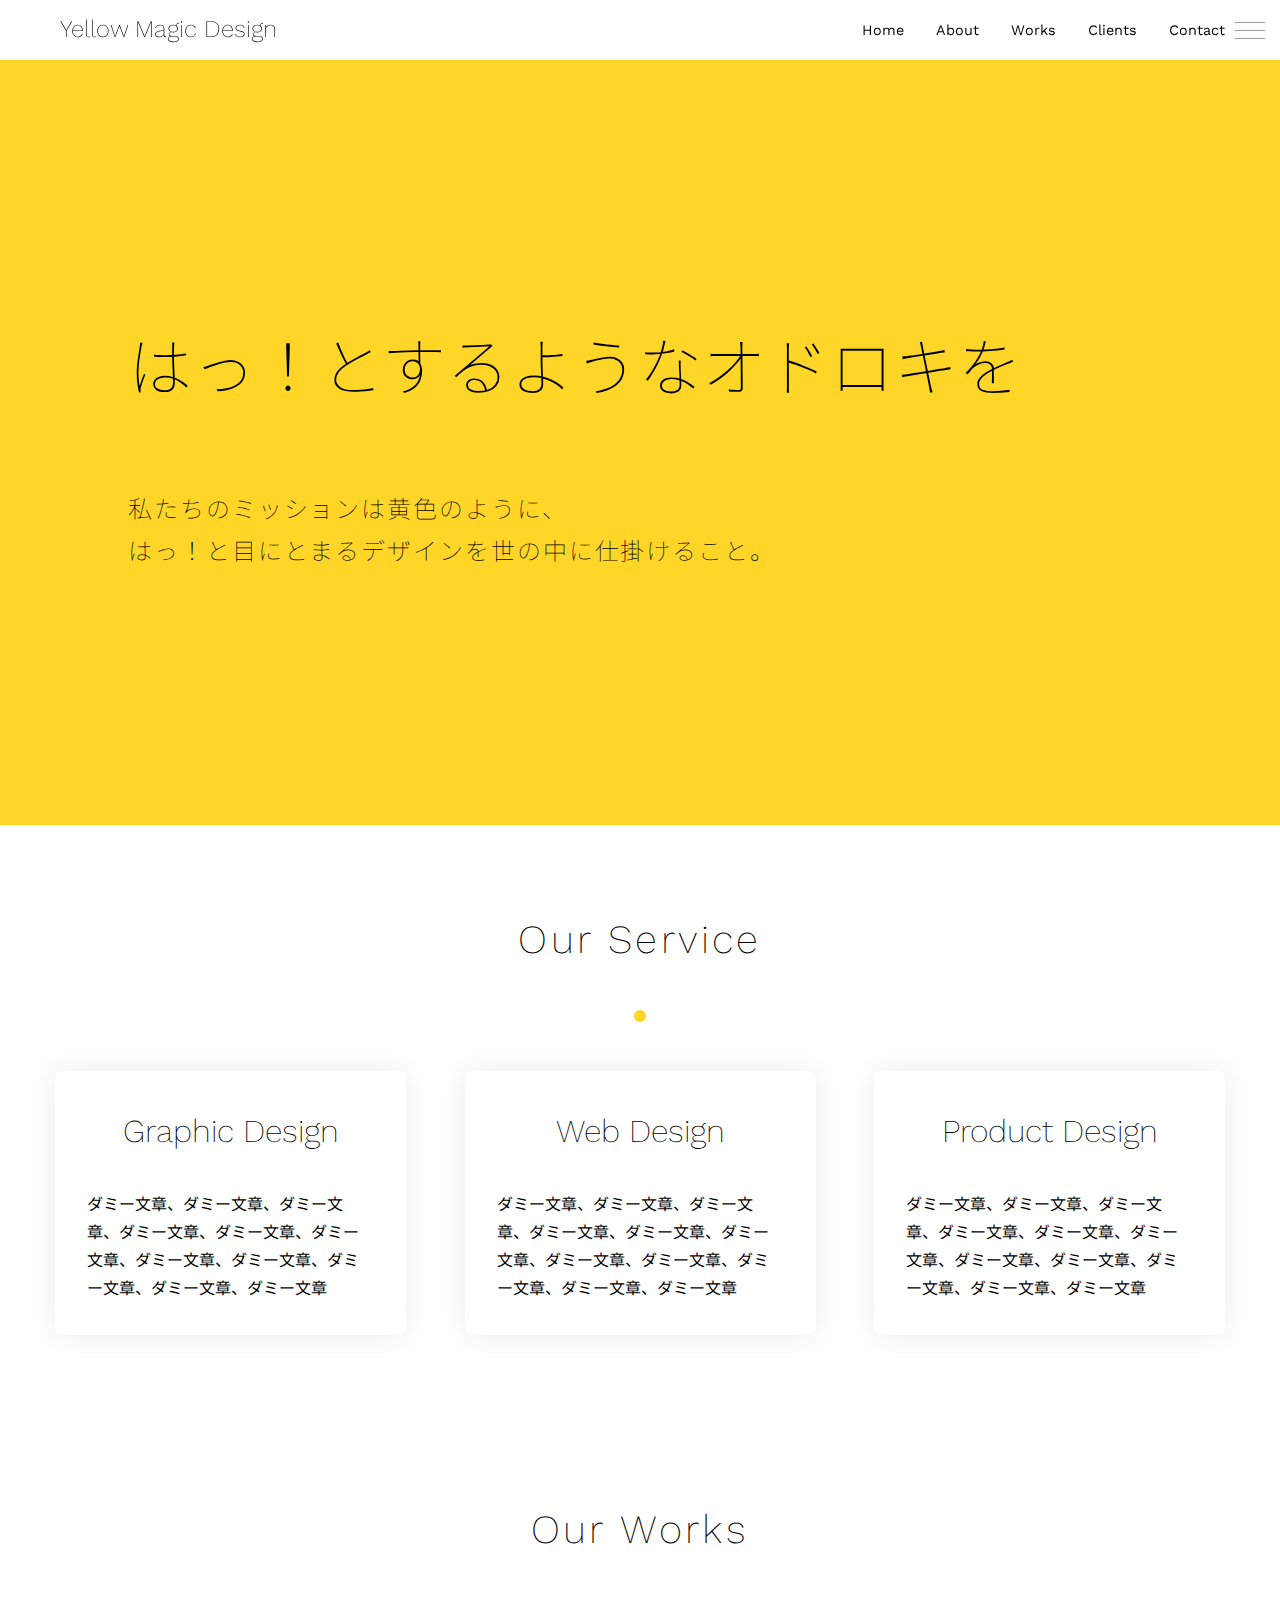
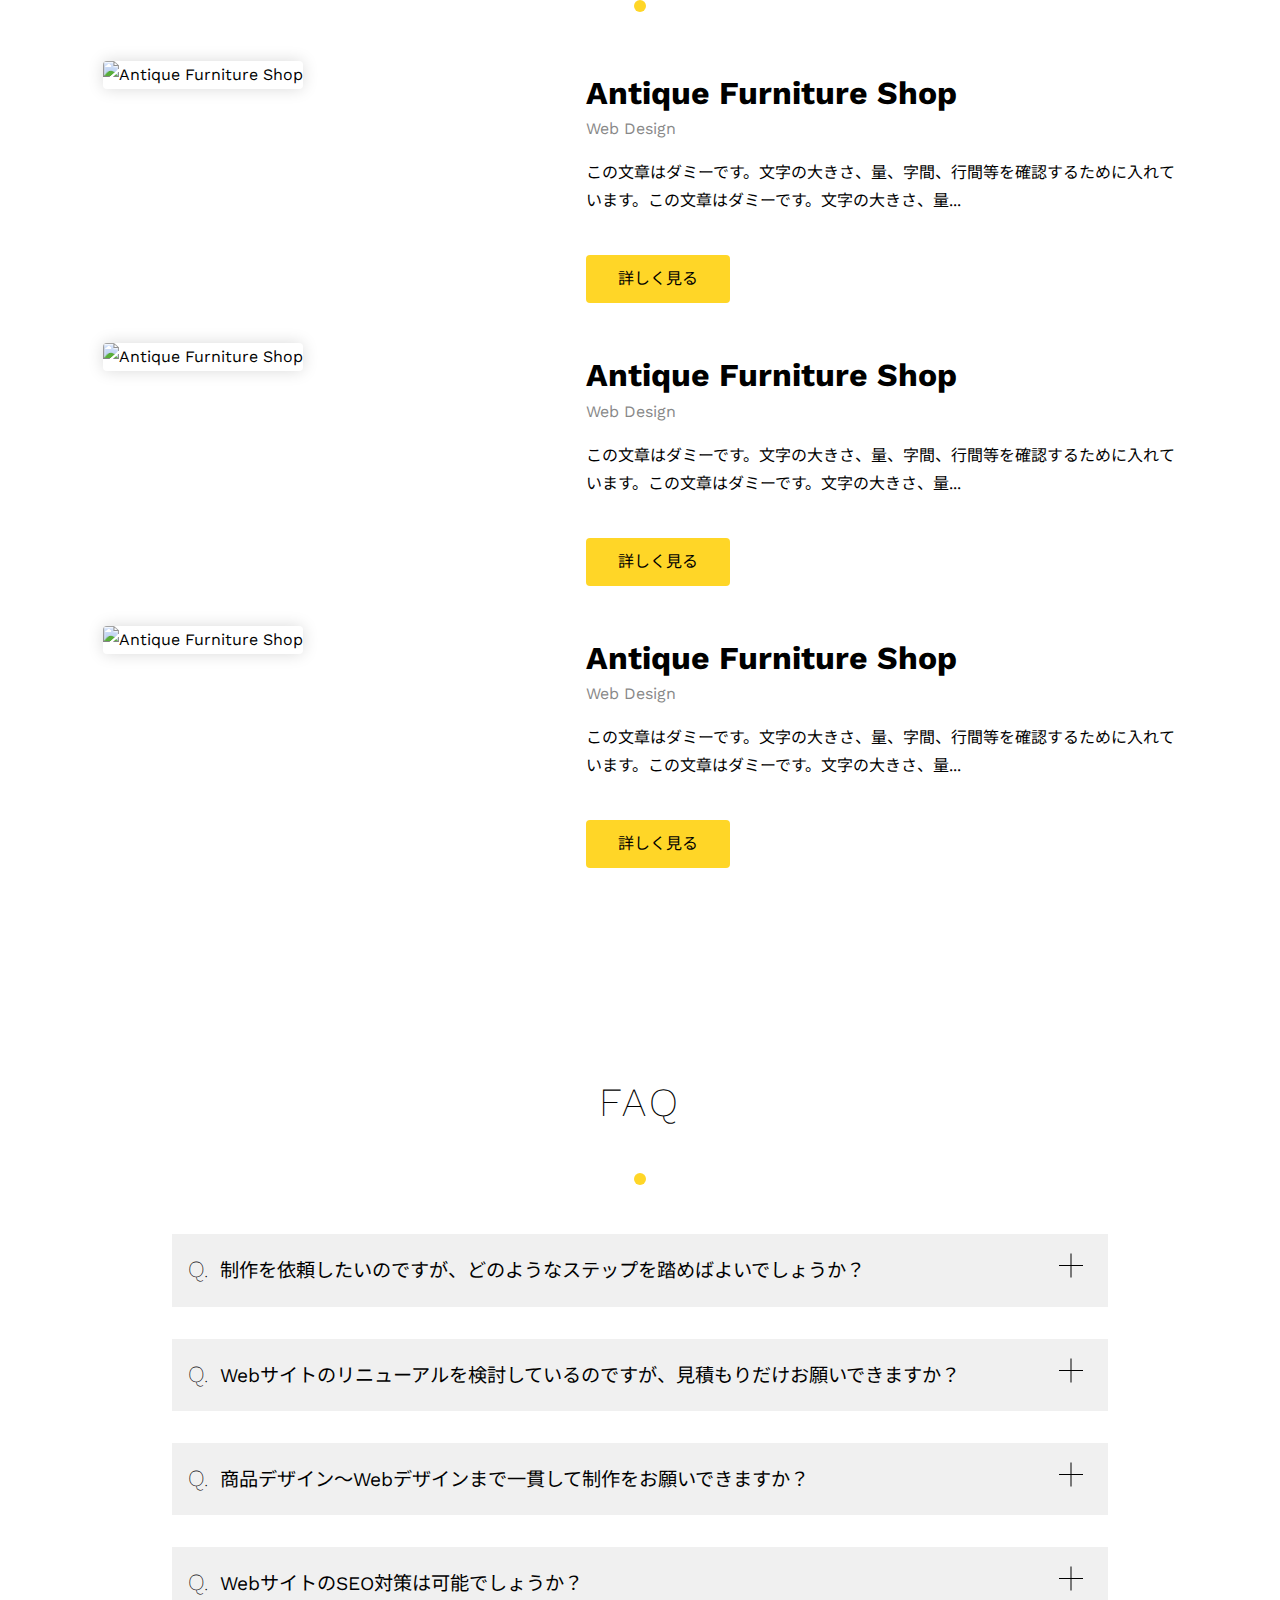
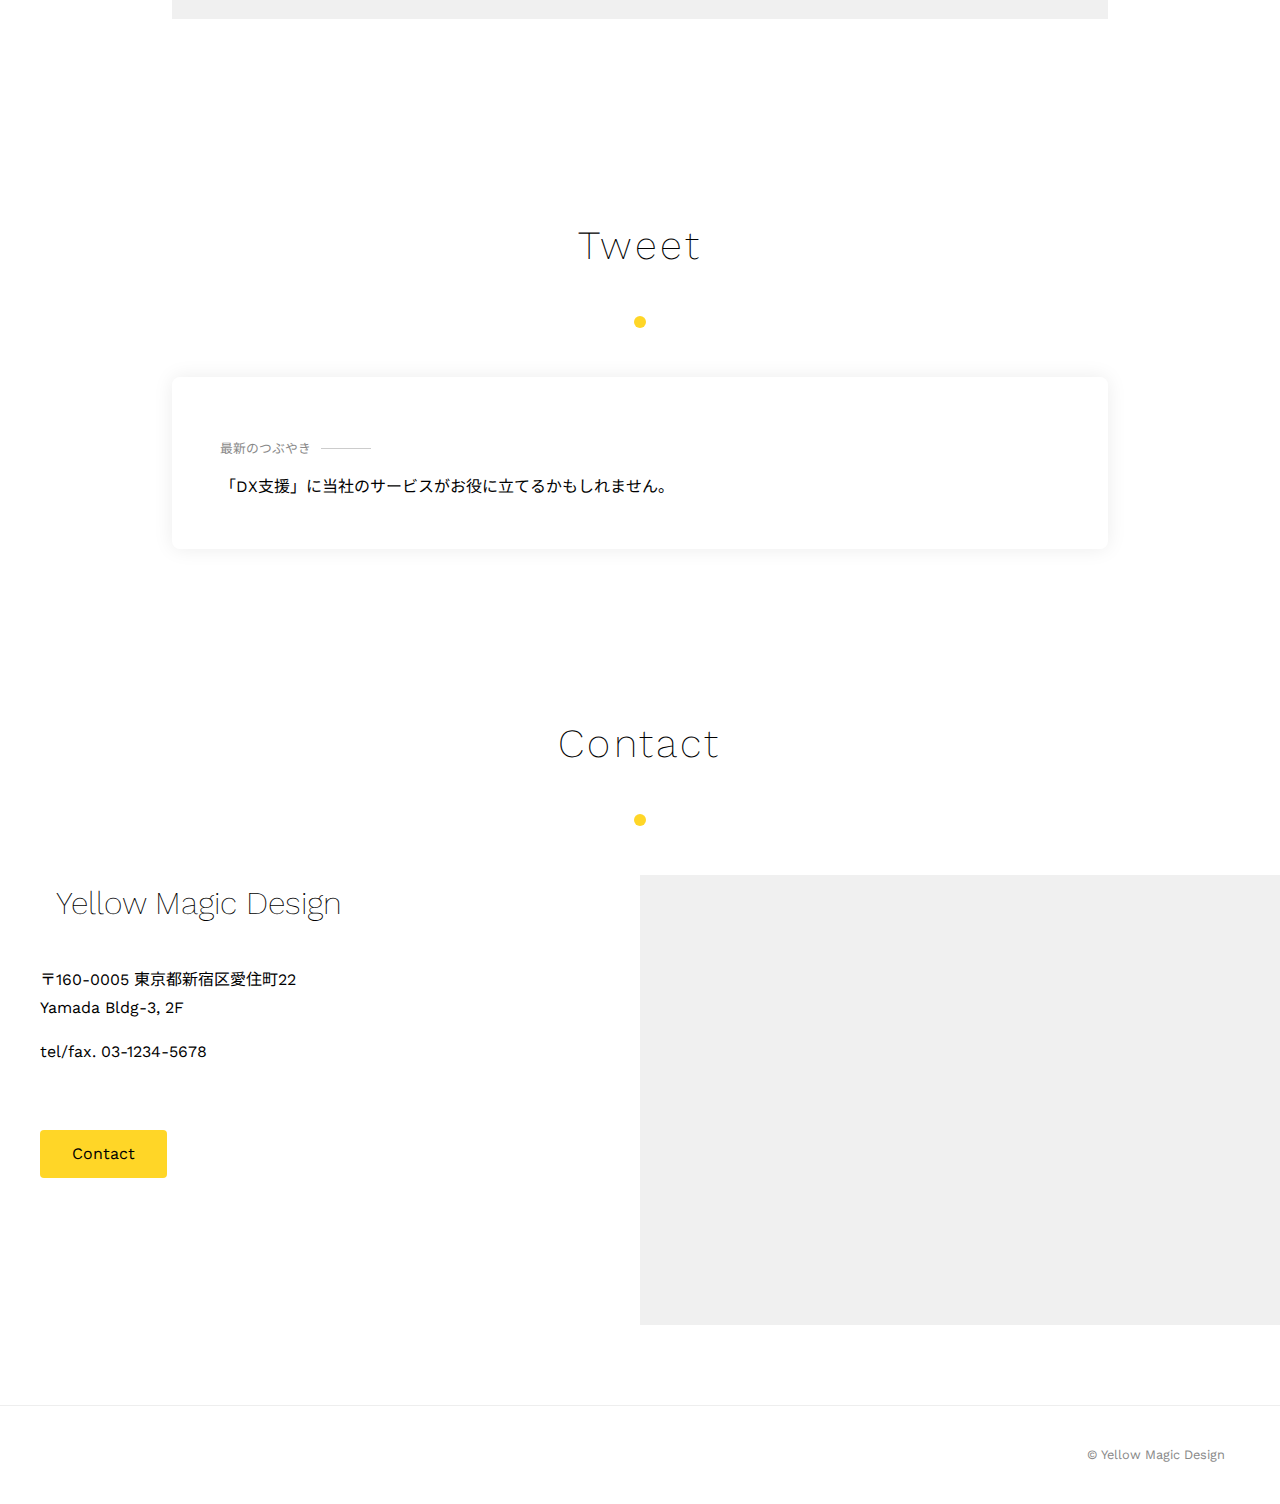
==== index.html @ 401cc13d "init" ====
<!DOCTYPE html>
<html lang="ja">

<head>
  <meta charset="UTF-8">
  <meta http-equiv="X-UA-Compatible" content="IE=edge">
  <meta name="viewport" content="width=device-width, initial-scale=1.0">
  <title>Yellow Magic Design</title>

  <!-- styles -->
  <link href="https://cdn.jsdelivr.net/npm/remixicon@2.5.0/fonts/remixicon.css" rel="stylesheet">
  <link rel="preconnect" href="https://fonts.googleapis.com">
  <link rel="preconnect" href="https://fonts.gstatic.com" crossorigin>
  <link href="https://fonts.googleapis.com/css2?family=Noto+Sans+JP:wght@100;300;400;700&family=Work+Sans:wght@100;200;400;700&display=swap" rel="stylesheet">
  
  <link rel="stylesheet" href="js/slick/slick.css">
  <link rel="stylesheet" href="js/slick/slick-theme.css">
  <link rel="stylesheet" href="style.css">

</head>

<body>
  <header class="site-header">
    <div class="container site-header-container">
      <p class="site-header-logo"><a href="#"><i class="ri-edit-circle-fill"></i>Yellow Magic Design</a></p>
      <button class="site-header-navbtn">
        <span></span>
      </button>
      <nav class="site-header-nav">
        <ul>
          <li><a href="#">Home</a></li>
          <li><a href="#">About</a></li>
          <li><a href="#">Works</a></li>
          <li><a href="#">Clients</a></li>
          <li><a href="#">Contact</a></li>
        </ul>
      </nav>
    </div>
  </header>

  <main>
    <div class="mv">
      <h1 class="mv-copy">はっ！とするような<br>オドロキを</h1>
      <p class="mv-subcopy">私たちのミッションは黄色のように、<br>はっ！と目にとまるデザインを世の中に仕掛けること。</p>
    </div>

    <section class="section service">
      <h2 class="section-head">Our Service</h2>
      <div class="container">

        <ul class="service-list">
          <li>
            <div class="service-card">
              <h3 class="service-card__head">Graphic Design</h3>
              <div class="service-card__fig">
                <i class="ri-image-edit-line service-icon"></i>
              </div>
              <p>ダミー文章、ダミー文章、ダミー文章、ダミー文章、ダミー文章、ダミー文章、ダミー文章、ダミー文章、ダミー文章、ダミー文章、ダミー文章</p>
            </div>
          </li>
          <li>
            <div class="service-card">
              <h3 class="service-card__head">Web Design</h3>
              <div class="service-card__fig">
                <i class="ri-window-line service-icon"></i>
              </div>
              <p>ダミー文章、ダミー文章、ダミー文章、ダミー文章、ダミー文章、ダミー文章、ダミー文章、ダミー文章、ダミー文章、ダミー文章、ダミー文章</p>
            </div>
          </li>
          <li>
            <div class="service-card">
              <h3 class="service-card__head">Product Design</h3>
              <div class="service-card__fig">
                <i class="ri-pencil-ruler-line service-icon"></i>
              </div>
              <p>ダミー文章、ダミー文章、ダミー文章、ダミー文章、ダミー文章、ダミー文章、ダミー文章、ダミー文章、ダミー文章、ダミー文章、ダミー文章</p>
            </div>
          </li>
        </ul>
      </div>
    </section>

    <section class="works section">
      <div class="container">
        <h2 class="section-head">Our Works</h2>
        <div class="works-container">
          <section class="works-panel">
            <div class="works-thumb">
              <img src="https://picsum.photos/id/311/900/600" alt="Antique Furniture Shop">
            </div>
            <div class="works-detail">
              <h3 class="works-title">Antique Furniture Shop</h3>
              <p class="works-cat">Web Design</p>
              <p class="works-desc">この文章はダミーです。文字の大きさ、量、字間、行間等を確認するために入れています。この文章はダミーです。文字の大きさ、量...</p>
              <p class="works-link">
                <a href="#" class="btn btn-primary">詳しく見る</a>
              </p>
            </div>
          </section>
          <section class="works-panel">
            <div class="works-thumb">
              <img src="https://picsum.photos/id/311/900/600" alt="Antique Furniture Shop">
            </div>
            <div class="works-detail">
              <h3 class="works-title">Antique Furniture Shop</h3>
              <p class="works-cat">Web Design</p>
              <p class="works-desc">この文章はダミーです。文字の大きさ、量、字間、行間等を確認するために入れています。この文章はダミーです。文字の大きさ、量...</p>
              <p class="works-link">
                <a href="#" class="btn btn-primary">詳しく見る</a>
              </p>
            </div>
          </section>
          <section class="works-panel">
            <div class="works-thumb">
              <img src="https://picsum.photos/id/311/900/600" alt="Antique Furniture Shop">
            </div>
            <div class="works-detail">
              <h3 class="works-title">Antique Furniture Shop</h3>
              <p class="works-cat">Web Design</p>
              <p class="works-desc">この文章はダミーです。文字の大きさ、量、字間、行間等を確認するために入れています。この文章はダミーです。文字の大きさ、量...</p>
              <p class="works-link">
                <a href="#" class="btn btn-primary">詳しく見る</a>
              </p>
            </div>
          </section>
        </div>
      </div>
    </section>

    <section class="faq section">
      <h2 class="section-head">FAQ</h2>
      <div class="container">
        <dl class="faq-list">
          <div class="faq-item">
            <dt>制作を依頼したいのですが、どのようなステップを踏めばよいでしょうか？
              <span class="faq-openclose"></span>
            </dt>
            <dd>
              この文章はダミーです。文字の大きさ、量、字間、行間等を確認するために入れています。この文章はダミーです。文字の大きさ、量、字間、行間等を確認するために入れています。この文章はダミーです。文字の大きさ、...
            </dd>
          </div>
          <div class="faq-item">
            <dt>Webサイトのリニューアルを検討しているのですが、見積もりだけお願いできますか？
              <span class="faq-openclose"></span>
            </dt>
            <dd>
              この文章はダミーです。文字の大きさ、量、字間、行間等を確認するために入れています。この文章はダミーです。文字の大きさ、量、字間、行間等を確認するために入れています。この文章はダミーです。文字の大きさ、...
            </dd>
          </div>
          <div class="faq-item">
            <dt>商品デザイン〜Webデザインまで一貫して制作をお願いできますか？
              <span class="faq-openclose"></span>
            </dt>
            <dd>
              この文章はダミーです。文字の大きさ、量、字間、行間等を確認するために入れています。この文章はダミーです。文字の大きさ、量、字間、行間等を確認するために入れています。この文章はダミーです。文字の大きさ、...
            </dd>
          </div>
          <div class="faq-item">
            <dt>WebサイトのSEO対策は可能でしょうか？
              <span class="faq-openclose"></span>
            </dt>
            <dd>
              この文章はダミーです。文字の大きさ、量、字間、行間等を確認するために入れています。この文章はダミーです。文字の大きさ、量、字間、行間等を確認するために入れています。この文章はダミーです。文字の大きさ、...
            </dd>
          </div>
        </dl>
      </div>
    </section>

    <section class="section tweet">
      <h2 class="section-head">Tweet</h2>
      <div class="container">
        <div class="tweet-container">
          <p class="tweet-head">最新のつぶやき</p>
          <div class="tweet-content-ls19"></div>
        </div>
      </div>
    </section>

    <section class="section contact">
      <h2 class="section-head">Contact</h2>
      <div class="container-full contact-container">
        <div class="contact-detail">
          <p class="contact-logo">
            <i class="ri-edit-circle-fill"></i>Yellow Magic Design
          </p>
          <p class="contact-addr">〒160-0005 東京都新宿区愛住町22 <br>
            Yamada Bldg-3, 2F
          </p>
          <p class="contact-tel">
            tel/fax. 03-1234-5678
          </p>
          <p class="contact-btn">
            <a href="#" class="btn btn-primary">Contact</a>
          </p>
        </div>
        <div class="contact-map">
          <iframe
            src="https://www.google.com/maps/embed?pb=!1m14!1m8!1m3!1d12961.591619667677!2d139.7204376!3d35.6918247!3m2!1i1024!2i768!4f13.1!3m3!1m2!1s0x0%3A0xb548b9250334152f!2z44Kk44Oz44K_44O844OX44Op44OzSVTjgrnjgq_jg7zjg6vmlrDlrr_moKE!5e0!3m2!1sen!2sjp!4v1660771553236!5m2!1sen!2sjp"
            width="600" height="450" style="border:0;" allowfullscreen="" loading="lazy"
            referrerpolicy="no-referrer-when-downgrade"></iframe>
        </div>
      </div>
    </section>

  </main>

  <footer class="site-footer">
    <div class="container site-footer-container">
      <div class="site-footer-sns">
        <a href="#" target="_blank"><i class="ri-twitter-fill"></i></a>
        <a href="#" target="_blank"><i class="ri-facebook-fill"></i></a>
        <a href="#" target="_blank"><i class="ri-instagram-line"></i></a>
      </div>
      <small class="site-footer-copyright">&copy; Yellow Magic Design</small>
    </div>
  </footer>

  <script src="js/jquery-3.6.0.min.js"></script>
  <script src="js/jQuery-inView.min.js"></script>
  <script src="js/slick/slick.min.js"></script>
  <script src="js/script.js"></script>

</body>

</html>
---- style.css ----
@charset 'utf-8';

:root {
  --main-color: #ffd627;
  --base-color: #fff;
  --text-gray: #888;
  --container-max: 1200px;
  --remix-icon: remixicon !important;
}

* {
  margin: 0;
  padding: 0;
  box-sizing: border-box;
}

/* Common */
a {
  transition: all .3s;
}

a:hover {
  opacity: .75;
}

img {
  max-width: 100%;
  vertical-align: bottom;
}

body {
  font-family: 'Work Sans', 'Noto Sans JP', 'Hiragino Kaku Gothic', Meiryo, sans-serif;
  font-weight: normal;
  line-height: 1.75;
  padding-top: 60px;
}

.container {
  max-width: 1200px;
  margin-left: auto;
  margin-right: auto;
  padding-left: 15px;
  padding-right: 15px;
}

@media screen and (min-width: 1200px) {

  .container-full {
    margin-left: calc((100vw - var(--container-max)) / 2);
    margin-right: calc((100vw - var(--container-max)) / 2);
  }
}

.btn {
  display: inline-block;
  line-height: 1;
  border-radius: 4px;
  padding: 1em 2em;
  text-decoration: none;
  text-align: center;
}

.btn-primary {
  background-color: var(--main-color);
  color: #000;
}

.hidden {
  display: none;
}

.section {
  padding: 5rem 0;
}

.section-head {
  text-align: center;
  margin-bottom: 6rem;
  font-size: 2.5rem;
  letter-spacing: .08em;
  font-weight: 200;
  position: relative;
}

.section-head::after {
  content: '';
  position: absolute;
  width: 12px;
  height: 12px;
  background-color: var(--main-color);
  border-radius: 50%;
  left: 50%;
  top: 150%;
  margin-left: -6px;
}

/* Header */
.site-header {
  background-color: var(--base-color);
  height: 60px;
  position: fixed;
  left: 0;
  top: 0;
  width: 100%;
  z-index: 1000;
  background-color: rgba(255 255 255 / .9);
}

.site-header-container {
  height: 100%;
  display: flex;
  align-items: center;
  justify-content: space-between;
}

.site-header-logo {
  font-size: 1.1rem;
  font-weight: 200;
}

.site-header-logo a {
  text-decoration: none;
  color: #000;
}

.site-header-logo i {
  color: var(--main-color);
  vertical-align: middle;
  margin-right: .2em;
}

.site-header-nav ul {
  display: flex;
  list-style: none;
}

.site-header-nav ul li:not(:last-child) {
  margin-right: 2em;
}

.site-header-nav ul li a {
  text-decoration: none;
  font-size: .9rem;
  color: #000;
  position: relative;
}

.site-header-nav ul li a:hover::after {
  content: '';
  position: absolute;
  left: 0;
  bottom: -5px;
  height: 1px;
  background-color: #000;
  width: 100%;
}

@media screen and (min-width: 768px) {
  .site-header-logo {
    font-size: 1.5rem;
  }
}

/* Footer */
.site-footer {
  padding: 2rem;
  border-top: 1px solid #eee;
}

.site-footer-container {
  display: flex;
  justify-content: space-between;
  align-items: center;
}

.site-footer-sns a {
  margin-right: 1rem;
  font-size: 1.2rem;
  color: var(--text-gray);
  text-decoration: none;
}

.site-footer-copyright {
  font-size: .8rem;
  color: var(--text-gray);
}

/* MV */
.mv {
  background: var(--main-color) url(https://picsum.photos/id/855/1600/900) no-repeat right bottom;
  background-size: cover;
  height: 85vh;
  display: flex;
  justify-content: center;
  flex-direction: column;
  padding: 5%;
}

.mv-copy {
  font-weight: 100;
  font-size: calc(1.75vw + 1.5rem);
  margin-bottom: 1em;
}

.mv-copy br {
  display: block;
}

@media screen and (min-width: 768px) {
  .mv {
    padding: 10%;
  }

  .mv-copy {
    font-size: 4rem;
  }

  .mv-copy br {
    display: none;
  }

  .mv-subcopy {
    font-size: 1.5rem;
    font-weight: 100;
    letter-spacing: .08em;
  }
}


/* News */
.quick-news {
  margin-bottom: 1rem;
}

.quick-news-content {
  background-color: #f5f5f5;
  margin-bottom: 1rem;
  padding: 1.2rem 0;
  text-align: center;
  font-size: .8rem;
}

.quick-news-control {
  margin-top: .5rem;
  text-align: center;
  font-size: .6rem;
}

.quick-news-btn {
  background: none;
  border: none;
  padding: 0;
  cursor: pointer;
  color: var(--text-gray);
}

/* Service */
.service-list {
  display: flex;
  flex-direction: column;
  list-style: none;
}

.service-list li:not(:last-child) {
  margin-bottom: 40px;
}

.service-card {
  box-shadow: 0 0 30px 0 rgba(0 0 0 / .08);
  border-radius: 8px;
  padding: 2rem;
}

.service-card__head {
  text-align: center;
  margin-bottom: 2rem;
  font-size: 2rem;
  font-weight: 200;
}

.service-card__fig {
  text-align: center;
  font-size: 6rem;
  color: var(--main-color);
}

@media screen and (min-width: 768px) {
  .service-list {
    flex-direction: row;
    justify-content: space-between;
  }

  .service-list li {
    flex: 30% 1 1;
    max-width: 30%;
    margin-bottom: 0 !important;
  }

}

/* Works */
.works-panel {
  padding: 0 2rem;
  display: flex !important;
  /*slickがblockを強制するので、阻止する*/
  justify-content: space-between;
  flex-direction: column;
}

.works-thumb {
  margin-bottom: 32px;
}

.works-thumb img {
  box-shadow: 0 0 16px rgba(0 0 0 / .15);
  border-radius: 4px;
}
.works-detail {
  padding-bottom: 40px;
}

.works-title {
  line-height: 1;
  font-size: 2rem;
  margin-bottom: .2em;
  margin-top: .5em;
}

.works-cat {
  margin-bottom: 1em;
  color: var(--text-gray);
}

.works-link {
  margin-top: 2.5rem;
}

@media screen and (min-width: 768px) {
  .works-panel {
    flex-direction: row;
    padding: 0 3rem;
  }
  .works-thumb {
    flex: 40%;
    max-width: 40%;
    margin-bottom: 0;
  }

  .works-detail {
    flex: 55%;
    max-width: 55%;
  }
}

/* works: slickオーバーライドスタイル */
.slick-prev,
.slick-next {
  background: white;
  width: 40px;
  height: 40px;
  box-shadow: 0 0 12px 0 rgb(0 0 0 / 10%);
  border-radius: 50%;
  /* z-index: 1; */
}

.slick-prev {
  left: -10px;
}

.slick-next {
  right: -10px;
}

.slick-prev::before,
.slick-next::before {
  font-family: var(--remix-icon);
  color: var(--main-color);
  font-size: 30px;
}

.slick-prev::before {
  content: "\EA64";
}

.slick-next::before {
  content: "\EA6E";
}

@media screen and (min-width: 768px) {
  .slick-prev {
    left: 0;
  }
  
  .slick-next {
    right: 0;
  }
}

/* FAQ */
.faq-list {
  margin: 0 auto;
}

.faq-item {
  margin-bottom: 2rem;
}

.faq-list dt {
  background-color: #f0f0f0;
  padding: 1rem;
  padding-right: 60px;
  position: relative;
}

.faq-list dt::before {
  content: 'Q.';
  margin-right: .5em;
  font-size: 1.2em;
  font-weight: 200;
}

.faq-list dd {
  padding: 1rem;
  display: none;
}

.faq-openclose {
  position: absolute;
  right: 1.4rem;
  top: 50%;
  margin-top: -20px;
  width: 30px;
  height: 30px;
  cursor: pointer;
}

.faq-openclose::before,
.faq-openclose::after {
  content: '';
  position: absolute;
  top: 50%;
  left: 3px;
  width: 24px;
  height: 1px;
  background-color: black;
}

.faq-openclose::after {
  transform: rotate(90deg);
  transition: .4s;
}

.faq-openclose.is-open::after {
  transform: rotate(0deg);
}

@media screen and (min-width: 768px) {
  .faq-list {
    width: 80%;
  }
  .faq-list dt {
    font-size: 1.2rem;
    padding-right: 80px;
  }
}

/* Tweet */
.tweet-container {
  margin-left: auto;
  margin-right: auto;
  padding: 1.2rem;
  border-radius: 8px;
  box-shadow: 0 0 20px rgba(0 0 0 / .08);
  overflow: hidden;
  position: relative;
}

.tweet-container::after {
  content: "\F23A";
  font-family: var(--remix-icon);
  line-height: 1;
  font-size: 100px;
  position: absolute;
  right: 0;
  bottom: -20px;
  color: rgba(0 0 0 / .07);
}

.tweet-head {
  margin-top: 1em;
  margin-bottom: 1em;
  font-size: .8rem;
  color: var(--text-gray);
}

.tweet-head::after {
  content: '';
  display: inline-block;
  margin-left: 10px;
  height: 1px;
  background-color: #ccc;
  width: 50px;
  vertical-align: middle;
  transform: translateY(-2px);
}

.tweet-content,
.tweet-content-ls16,
.tweet-content-ls19 {
  position: relative;
  z-index: 1;
}

.tweet-content-ls16,
.tweet-content-ls19 {
  display: none;
}

.tweet-display {
  margin-top: 1rem;
}

.tweet-display-btn {
  font-size: .8rem;
  border: none;
  background: none;
  padding: .2em 1em;
  border: 1px solid #eee;
  background-color: #f9f9f9;
  color: #888;
  border-radius: 10px;
  cursor: pointer;
}

@media screen and (min-width: 768px) {
  .tweet-container {
    width: 80%;
    padding: 3rem;
  }
}

/* Contact */
.contact-container {
  display: flex;
  flex-direction: column;
}

.contact-detail {
  margin-bottom: 2rem;
  padding-left: 1rem;
}

.contact-logo {
  font-size: 2rem;
  font-weight: 200;
  margin-bottom: 1em;
}

.contact-logo i {
  color: var(--main-color);
  vertical-align: middle;
  margin-right: .5em;
}

.contact-addr {
  margin-bottom: 1em;
}

.contact-btn {
  margin-top: 4rem;
}

.contact-tel {
  margin-bottom: 1em;
}

.contact-map {
  flex: 50%;
  background-color: #f0f0f0;
}

.contact-map iframe {
  width: 100%;
  vertical-align: bottom;
}

@media screen and (min-width: 768px) {
  .contact-container {
    flex-direction: row;
  }
  .contact-detail {
    flex: 45% 0 1;
    max-width: 45%;
    margin-right: 5%;
    margin-bottom: 0;
  }
}
@media screen and (min-width: 1200px) {
  .contact-detail {
    padding-left: 0;
  }
  .contact-map {
    margin-right: calc((100vw - var(--container-max)) / -2);
  }
}

.pagetop {
  width: 40px;
  height: 40px;
  position: fixed;
  z-index: 2000;
  right: 30px;
  bottom: 50px;
  background-color: var(--main-color);
  color: #fff;
  font-size: 1.5rem;
  text-align: center;
  line-height: 40px;
  cursor: pointer;
  opacity: .6;
}

.pagetop:hover {
  opacity: .9;
}


/* レッスンで追加
============================================= */

/* マウス追従 */
/* .mouse-follow {
  width: 60px;
  height: 60px;
  border-radius: 50%;
  position: fixed;
  background-color: rgba(255 214 39 / .5);
  top: 0;
  left: 0;
  z-index: 1000;
  margin-left: -30px;
  margin-top: -30px;
} */


/* ハンバーガーメニューのCSS */

/* ボタン */
.site-header-navbtn {
  /* display: none; */
  width: 40px;
  height: 40px;
  background: none;
  border: none;
  position: fixed;
  right: 10px;
  top: 10px;
  /* background-color: #eee; */
  z-index: 1;
}

.site-header-navbtn span,
.site-header-navbtn::before,
.site-header-navbtn::after {
  display: block;
  width: 30px;
  height: 1px;
  background-color: #999;
  position: absolute;
  top: 50%;
  left: 5px;
  transition: transform .4s;
}

.site-header-navbtn::before,
.site-header-navbtn::after {
  content: '';
}

.site-header-navbtn::before {
  transform: translateY(-8px);
  /* translate: 0 -8px; */
}

.site-header-navbtn::after {
  transform: translateY(8px);
}

body.is-nav-open .site-header-navbtn span {
  transform: scaleX(0);
}
body.is-nav-open .site-header-navbtn::before {
  transform: translateY(0) rotate(45deg) ;
  /* translate: 0 0;
  rotate: 45deg; */
}
body.is-nav-open .site-header-navbtn::after {
  transform: translateY(0) rotate(-45deg);
}

@media screen and (max-width: 767px) {
  /* ボタン */
  .site-header-navbtn {
    display: block;
  }

  /* ナビゲーション  */
  .site-header-nav {
    background-color: var(--base-color);
    position: fixed;
    width: 100%;
    height: 100%;
    left: 0;
    top: 0;
    transform: translateX(-100%);
    transition: transform .6s;
  }

  body.is-nav-open .site-header-nav {
    transform: translateX(0);
  }

  .site-header-nav ul {
    text-align: center;
    justify-content: center;
    flex-direction: column;
    height: 100%;
  }

  .site-header-nav ul li:not(:last-child) {
    margin-right: 0;
    margin-bottom: 1.5em;
  }

  .site-header-nav ul li a {
    font-size: 1.5rem;
  }
  
}
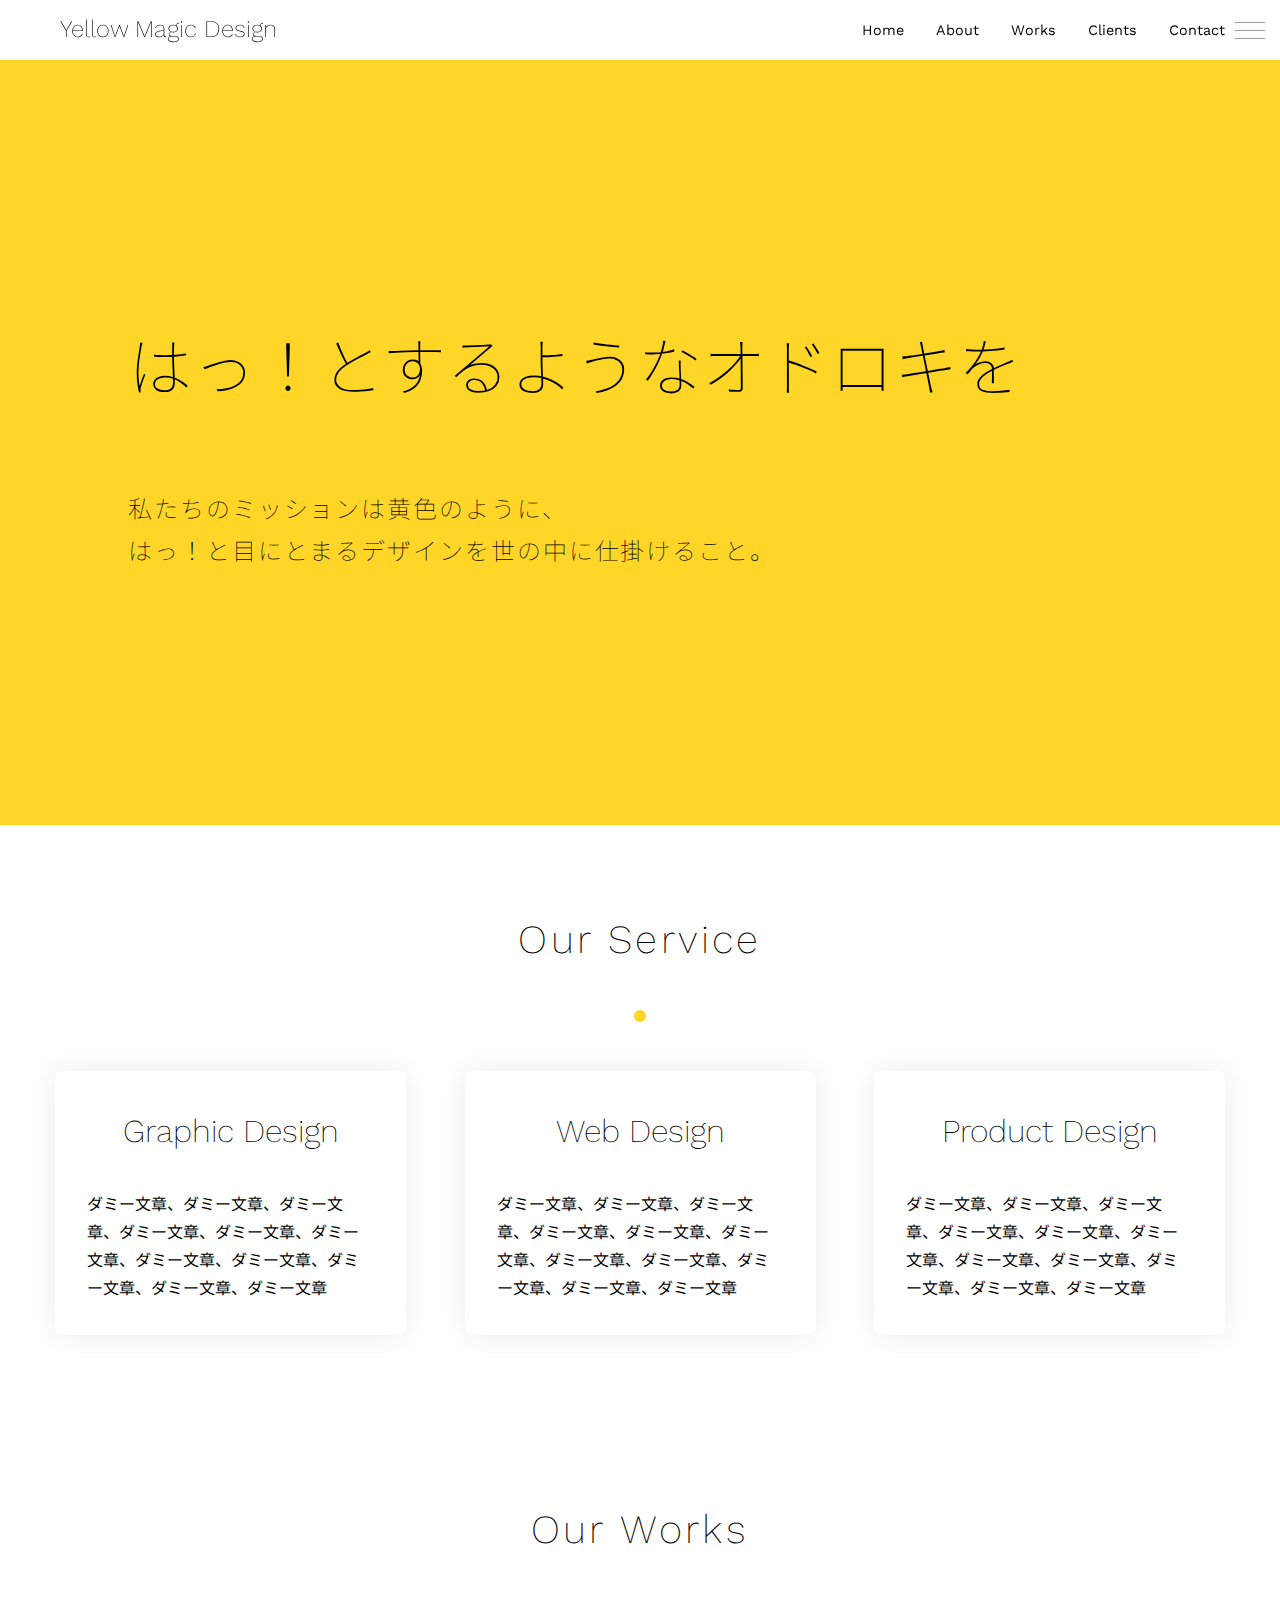
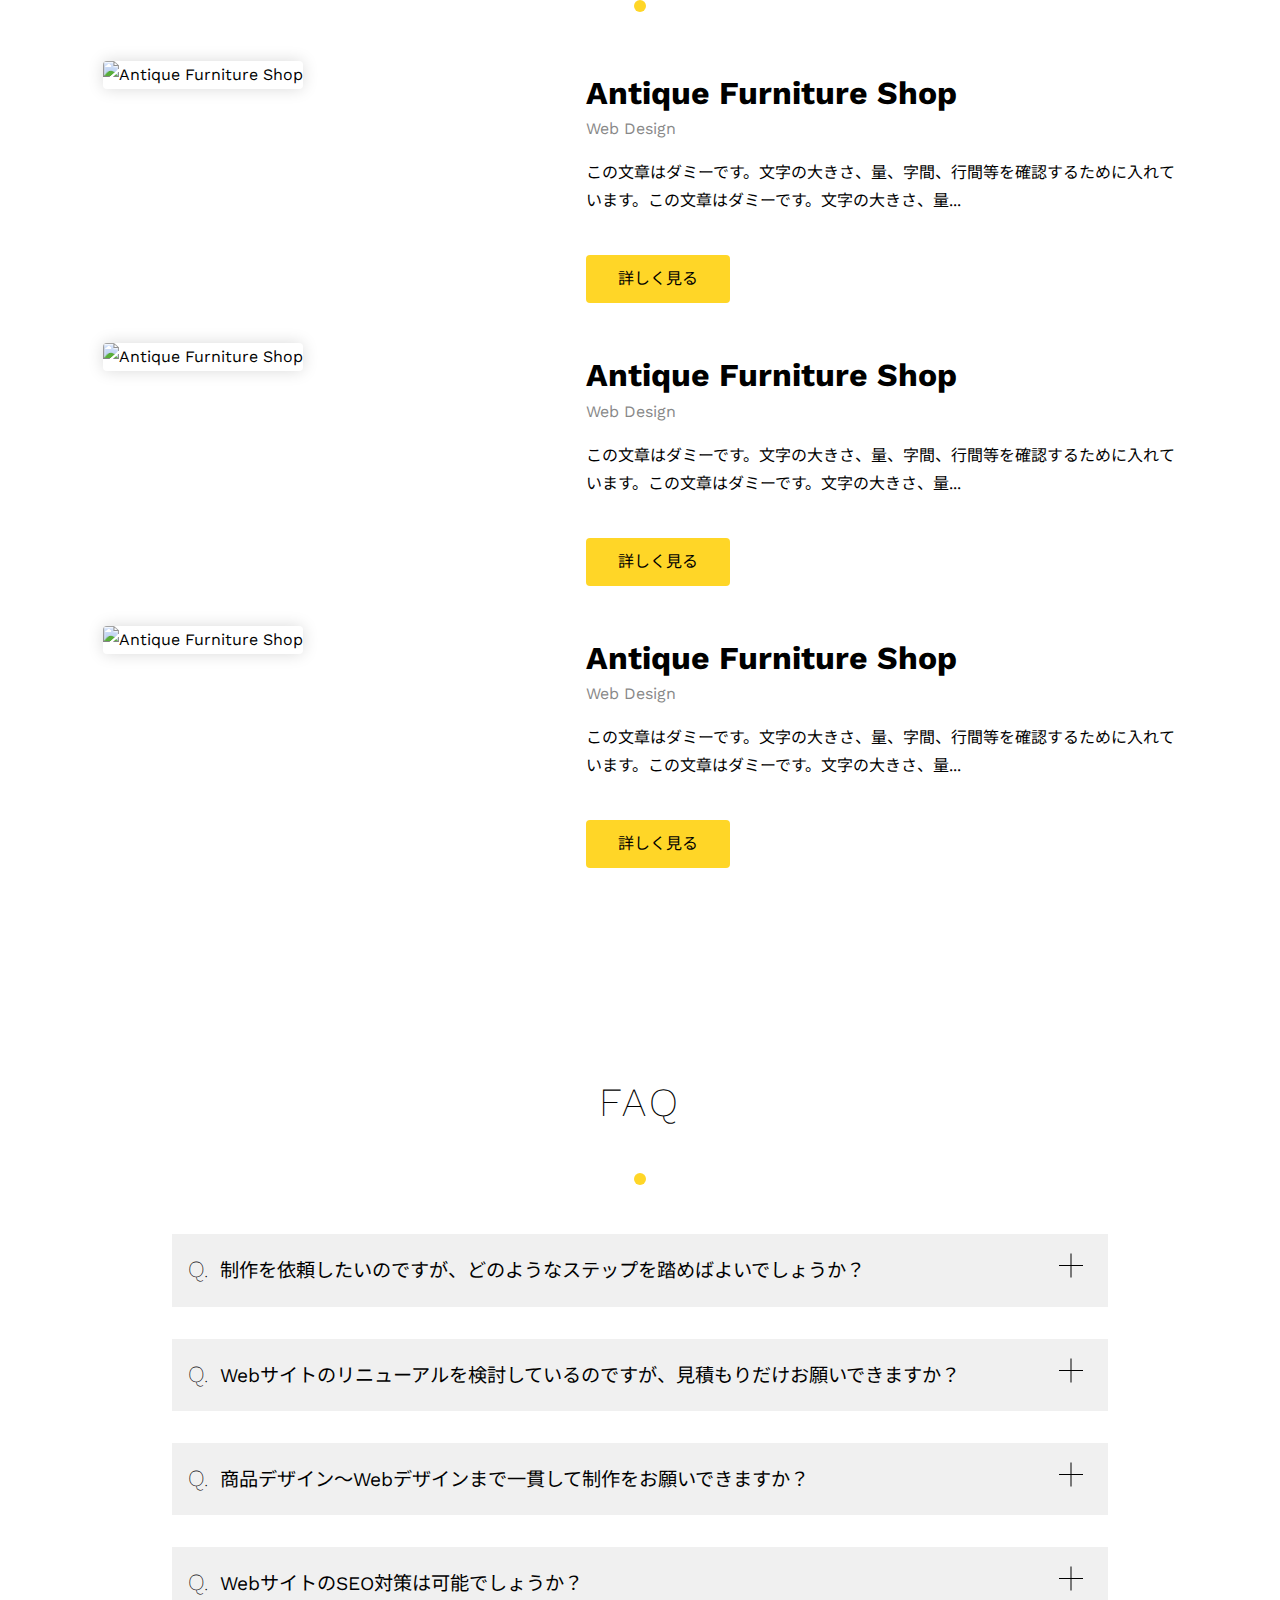
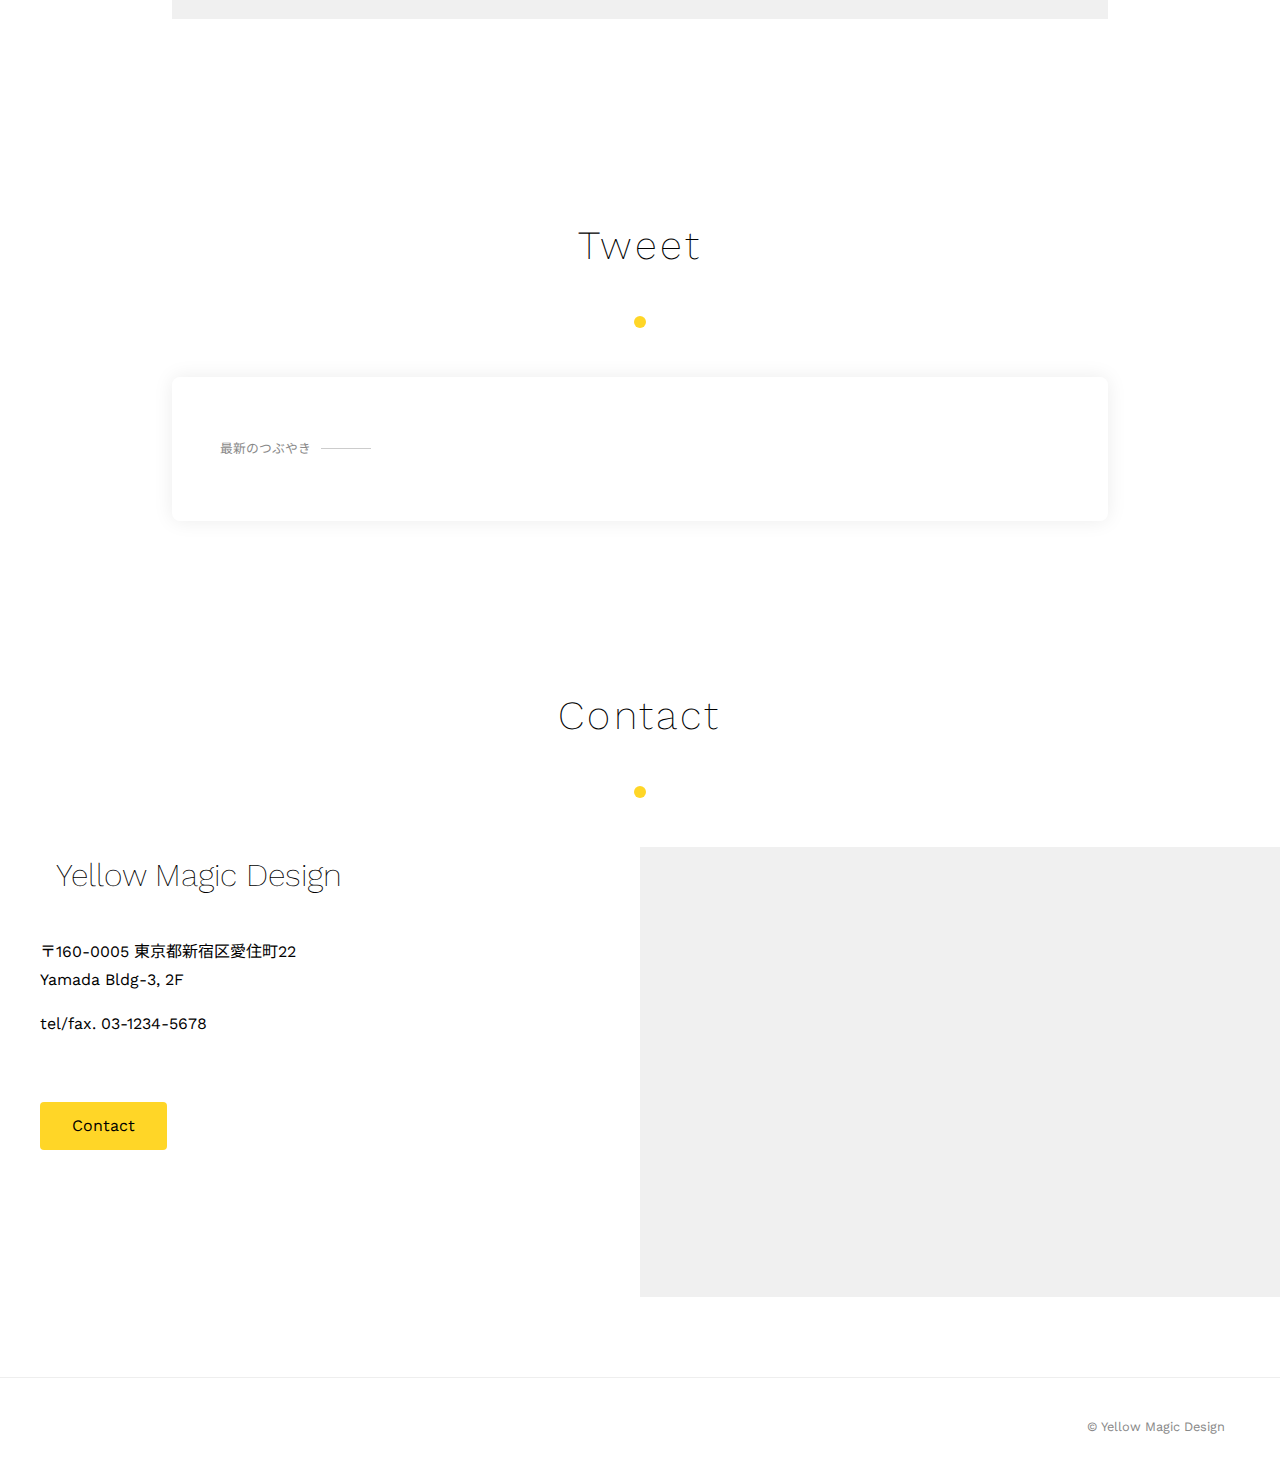
==== commit 997e1d1a: "index.html update" ====
--- a/index.html
+++ b/index.html
@@ -15,7 +15,7 @@
   
   <link rel="stylesheet" href="js/slick/slick.css">
   <link rel="stylesheet" href="js/slick/slick-theme.css">
-  <link rel="stylesheet" href="style.css">
+  <link rel="stylesheet" href="css/style.css">
 
 </head>
 
--- a/css/style.css
+++ b/css/style.css
@@ -0,0 +1,739 @@
+@charset 'utf-8';
+
+:root {
+  --main-color: #ffd627;
+  --base-color: #fff;
+  --text-gray: #888;
+  --container-max: 1200px;
+  --remix-icon: remixicon !important;
+}
+
+* {
+  margin: 0;
+  padding: 0;
+  box-sizing: border-box;
+}
+
+/* Common */
+a {
+  transition: all .3s;
+}
+
+a:hover {
+  opacity: .75;
+}
+
+img {
+  max-width: 100%;
+  vertical-align: bottom;
+}
+
+body {
+  font-family: 'Work Sans', 'Noto Sans JP', 'Hiragino Kaku Gothic', Meiryo, sans-serif;
+  font-weight: normal;
+  line-height: 1.75;
+  padding-top: 60px;
+}
+
+.container {
+  max-width: 1200px;
+  margin-left: auto;
+  margin-right: auto;
+  padding-left: 15px;
+  padding-right: 15px;
+}
+
+@media screen and (min-width: 1200px) {
+
+  .container-full {
+    margin-left: calc((100vw - var(--container-max)) / 2);
+    margin-right: calc((100vw - var(--container-max)) / 2);
+  }
+}
+
+.btn {
+  display: inline-block;
+  line-height: 1;
+  border-radius: 4px;
+  padding: 1em 2em;
+  text-decoration: none;
+  text-align: center;
+}
+
+.btn-primary {
+  background-color: var(--main-color);
+  color: #000;
+}
+
+.hidden {
+  display: none;
+}
+
+.section {
+  padding: 5rem 0;
+}
+
+.section-head {
+  text-align: center;
+  margin-bottom: 6rem;
+  font-size: 2.5rem;
+  letter-spacing: .08em;
+  font-weight: 200;
+  position: relative;
+}
+
+.section-head::after {
+  content: '';
+  position: absolute;
+  width: 12px;
+  height: 12px;
+  background-color: var(--main-color);
+  border-radius: 50%;
+  left: 50%;
+  top: 150%;
+  margin-left: -6px;
+}
+
+/* Header */
+.site-header {
+  background-color: var(--base-color);
+  height: 60px;
+  position: fixed;
+  left: 0;
+  top: 0;
+  width: 100%;
+  z-index: 1000;
+  background-color: rgba(255 255 255 / .9);
+}
+
+.site-header-container {
+  height: 100%;
+  display: flex;
+  align-items: center;
+  justify-content: space-between;
+}
+
+.site-header-logo {
+  font-size: 1.1rem;
+  font-weight: 200;
+}
+
+.site-header-logo a {
+  text-decoration: none;
+  color: #000;
+}
+
+.site-header-logo i {
+  color: var(--main-color);
+  vertical-align: middle;
+  margin-right: .2em;
+}
+
+.site-header-nav ul {
+  display: flex;
+  list-style: none;
+}
+
+.site-header-nav ul li:not(:last-child) {
+  margin-right: 2em;
+}
+
+.site-header-nav ul li a {
+  text-decoration: none;
+  font-size: .9rem;
+  color: #000;
+  position: relative;
+}
+
+.site-header-nav ul li a:hover::after {
+  content: '';
+  position: absolute;
+  left: 0;
+  bottom: -5px;
+  height: 1px;
+  background-color: #000;
+  width: 100%;
+}
+
+@media screen and (min-width: 768px) {
+  .site-header-logo {
+    font-size: 1.5rem;
+  }
+}
+
+/* Footer */
+.site-footer {
+  padding: 2rem;
+  border-top: 1px solid #eee;
+}
+
+.site-footer-container {
+  display: flex;
+  justify-content: space-between;
+  align-items: center;
+}
+
+.site-footer-sns a {
+  margin-right: 1rem;
+  font-size: 1.2rem;
+  color: var(--text-gray);
+  text-decoration: none;
+}
+
+.site-footer-copyright {
+  font-size: .8rem;
+  color: var(--text-gray);
+}
+
+/* MV */
+.mv {
+  background: var(--main-color) url(https://picsum.photos/id/855/1600/900) no-repeat right bottom;
+  background-size: cover;
+  height: 85vh;
+  display: flex;
+  justify-content: center;
+  flex-direction: column;
+  padding: 5%;
+}
+
+.mv-copy {
+  font-weight: 100;
+  font-size: calc(1.75vw + 1.5rem);
+  margin-bottom: 1em;
+}
+
+.mv-copy br {
+  display: block;
+}
+
+@media screen and (min-width: 768px) {
+  .mv {
+    padding: 10%;
+  }
+
+  .mv-copy {
+    font-size: 4rem;
+  }
+
+  .mv-copy br {
+    display: none;
+  }
+
+  .mv-subcopy {
+    font-size: 1.5rem;
+    font-weight: 100;
+    letter-spacing: .08em;
+  }
+}
+
+
+/* News */
+.quick-news {
+  margin-bottom: 1rem;
+}
+
+.quick-news-content {
+  background-color: #f5f5f5;
+  margin-bottom: 1rem;
+  padding: 1.2rem 0;
+  text-align: center;
+  font-size: .8rem;
+}
+
+.quick-news-control {
+  margin-top: .5rem;
+  text-align: center;
+  font-size: .6rem;
+}
+
+.quick-news-btn {
+  background: none;
+  border: none;
+  padding: 0;
+  cursor: pointer;
+  color: var(--text-gray);
+}
+
+/* Service */
+.service-list {
+  display: flex;
+  flex-direction: column;
+  list-style: none;
+}
+
+.service-list li:not(:last-child) {
+  margin-bottom: 40px;
+}
+
+.service-card {
+  box-shadow: 0 0 30px 0 rgba(0 0 0 / .08);
+  border-radius: 8px;
+  padding: 2rem;
+}
+
+.service-card__head {
+  text-align: center;
+  margin-bottom: 2rem;
+  font-size: 2rem;
+  font-weight: 200;
+}
+
+.service-card__fig {
+  text-align: center;
+  font-size: 6rem;
+  color: var(--main-color);
+}
+
+@media screen and (min-width: 768px) {
+  .service-list {
+    flex-direction: row;
+    justify-content: space-between;
+  }
+
+  .service-list li {
+    flex: 30% 1 1;
+    max-width: 30%;
+    margin-bottom: 0 !important;
+  }
+
+}
+
+/* Works */
+.works-panel {
+  padding: 0 2rem;
+  display: flex !important;
+  /*slickがblockを強制するので、阻止する*/
+  justify-content: space-between;
+  flex-direction: column;
+}
+
+.works-thumb {
+  margin-bottom: 32px;
+}
+
+.works-thumb img {
+  box-shadow: 0 0 16px rgba(0 0 0 / .15);
+  border-radius: 4px;
+}
+.works-detail {
+  padding-bottom: 40px;
+}
+
+.works-title {
+  line-height: 1;
+  font-size: 2rem;
+  margin-bottom: .2em;
+  margin-top: .5em;
+}
+
+.works-cat {
+  margin-bottom: 1em;
+  color: var(--text-gray);
+}
+
+.works-link {
+  margin-top: 2.5rem;
+}
+
+@media screen and (min-width: 768px) {
+  .works-panel {
+    flex-direction: row;
+    padding: 0 3rem;
+  }
+  .works-thumb {
+    flex: 40%;
+    max-width: 40%;
+    margin-bottom: 0;
+  }
+
+  .works-detail {
+    flex: 55%;
+    max-width: 55%;
+  }
+}
+
+/* works: slickオーバーライドスタイル */
+.slick-prev,
+.slick-next {
+  background: white;
+  width: 40px;
+  height: 40px;
+  box-shadow: 0 0 12px 0 rgb(0 0 0 / 10%);
+  border-radius: 50%;
+  /* z-index: 1; */
+}
+
+.slick-prev {
+  left: -10px;
+}
+
+.slick-next {
+  right: -10px;
+}
+
+.slick-prev::before,
+.slick-next::before {
+  font-family: var(--remix-icon);
+  color: var(--main-color);
+  font-size: 30px;
+}
+
+.slick-prev::before {
+  content: "\EA64";
+}
+
+.slick-next::before {
+  content: "\EA6E";
+}
+
+@media screen and (min-width: 768px) {
+  .slick-prev {
+    left: 0;
+  }
+  
+  .slick-next {
+    right: 0;
+  }
+}
+
+/* FAQ */
+.faq-list {
+  margin: 0 auto;
+}
+
+.faq-item {
+  margin-bottom: 2rem;
+}
+
+.faq-list dt {
+  background-color: #f0f0f0;
+  padding: 1rem;
+  padding-right: 60px;
+  position: relative;
+}
+
+.faq-list dt::before {
+  content: 'Q.';
+  margin-right: .5em;
+  font-size: 1.2em;
+  font-weight: 200;
+}
+
+.faq-list dd {
+  padding: 1rem;
+  display: none;
+}
+
+.faq-openclose {
+  position: absolute;
+  right: 1.4rem;
+  top: 50%;
+  margin-top: -20px;
+  width: 30px;
+  height: 30px;
+  cursor: pointer;
+}
+
+.faq-openclose::before,
+.faq-openclose::after {
+  content: '';
+  position: absolute;
+  top: 50%;
+  left: 3px;
+  width: 24px;
+  height: 1px;
+  background-color: black;
+}
+
+.faq-openclose::after {
+  transform: rotate(90deg);
+  transition: .4s;
+}
+
+.faq-openclose.is-open::after {
+  transform: rotate(0deg);
+}
+
+@media screen and (min-width: 768px) {
+  .faq-list {
+    width: 80%;
+  }
+  .faq-list dt {
+    font-size: 1.2rem;
+    padding-right: 80px;
+  }
+}
+
+/* Tweet */
+.tweet-container {
+  margin-left: auto;
+  margin-right: auto;
+  padding: 1.2rem;
+  border-radius: 8px;
+  box-shadow: 0 0 20px rgba(0 0 0 / .08);
+  overflow: hidden;
+  position: relative;
+}
+
+.tweet-container::after {
+  content: "\F23A";
+  font-family: var(--remix-icon);
+  line-height: 1;
+  font-size: 100px;
+  position: absolute;
+  right: 0;
+  bottom: -20px;
+  color: rgba(0 0 0 / .07);
+}
+
+.tweet-head {
+  margin-top: 1em;
+  margin-bottom: 1em;
+  font-size: .8rem;
+  color: var(--text-gray);
+}
+
+.tweet-head::after {
+  content: '';
+  display: inline-block;
+  margin-left: 10px;
+  height: 1px;
+  background-color: #ccc;
+  width: 50px;
+  vertical-align: middle;
+  transform: translateY(-2px);
+}
+
+.tweet-content,
+.tweet-content-ls16,
+.tweet-content-ls19 {
+  position: relative;
+  z-index: 1;
+}
+
+.tweet-content-ls16,
+.tweet-content-ls19 {
+  display: none;
+}
+
+.tweet-display {
+  margin-top: 1rem;
+}
+
+.tweet-display-btn {
+  font-size: .8rem;
+  border: none;
+  background: none;
+  padding: .2em 1em;
+  border: 1px solid #eee;
+  background-color: #f9f9f9;
+  color: #888;
+  border-radius: 10px;
+  cursor: pointer;
+}
+
+@media screen and (min-width: 768px) {
+  .tweet-container {
+    width: 80%;
+    padding: 3rem;
+  }
+}
+
+/* Contact */
+.contact-container {
+  display: flex;
+  flex-direction: column;
+}
+
+.contact-detail {
+  margin-bottom: 2rem;
+  padding-left: 1rem;
+}
+
+.contact-logo {
+  font-size: 2rem;
+  font-weight: 200;
+  margin-bottom: 1em;
+}
+
+.contact-logo i {
+  color: var(--main-color);
+  vertical-align: middle;
+  margin-right: .5em;
+}
+
+.contact-addr {
+  margin-bottom: 1em;
+}
+
+.contact-btn {
+  margin-top: 4rem;
+}
+
+.contact-tel {
+  margin-bottom: 1em;
+}
+
+.contact-map {
+  flex: 50%;
+  background-color: #f0f0f0;
+}
+
+.contact-map iframe {
+  width: 100%;
+  vertical-align: bottom;
+}
+
+@media screen and (min-width: 768px) {
+  .contact-container {
+    flex-direction: row;
+  }
+  .contact-detail {
+    flex: 45% 0 1;
+    max-width: 45%;
+    margin-right: 5%;
+    margin-bottom: 0;
+  }
+}
+@media screen and (min-width: 1200px) {
+  .contact-detail {
+    padding-left: 0;
+  }
+  .contact-map {
+    margin-right: calc((100vw - var(--container-max)) / -2);
+  }
+}
+
+.pagetop {
+  width: 40px;
+  height: 40px;
+  position: fixed;
+  z-index: 2000;
+  right: 30px;
+  bottom: 50px;
+  background-color: var(--main-color);
+  color: #fff;
+  font-size: 1.5rem;
+  text-align: center;
+  line-height: 40px;
+  cursor: pointer;
+  opacity: .6;
+}
+
+.pagetop:hover {
+  opacity: .9;
+}
+
+
+/* レッスンで追加
+============================================= */
+
+/* マウス追従 */
+/* .mouse-follow {
+  width: 60px;
+  height: 60px;
+  border-radius: 50%;
+  position: fixed;
+  background-color: rgba(255 214 39 / .5);
+  top: 0;
+  left: 0;
+  z-index: 1000;
+  margin-left: -30px;
+  margin-top: -30px;
+} */
+
+
+/* ハンバーガーメニューのCSS */
+
+/* ボタン */
+.site-header-navbtn {
+  /* display: none; */
+  width: 40px;
+  height: 40px;
+  background: none;
+  border: none;
+  position: fixed;
+  right: 10px;
+  top: 10px;
+  /* background-color: #eee; */
+  z-index: 1;
+}
+
+.site-header-navbtn span,
+.site-header-navbtn::before,
+.site-header-navbtn::after {
+  display: block;
+  width: 30px;
+  height: 1px;
+  background-color: #999;
+  position: absolute;
+  top: 50%;
+  left: 5px;
+  transition: transform .4s;
+}
+
+.site-header-navbtn::before,
+.site-header-navbtn::after {
+  content: '';
+}
+
+.site-header-navbtn::before {
+  transform: translateY(-8px);
+  /* translate: 0 -8px; */
+}
+
+.site-header-navbtn::after {
+  transform: translateY(8px);
+}
+
+body.is-nav-open .site-header-navbtn span {
+  transform: scaleX(0);
+}
+body.is-nav-open .site-header-navbtn::before {
+  transform: translateY(0) rotate(45deg) ;
+  /* translate: 0 0;
+  rotate: 45deg; */
+}
+body.is-nav-open .site-header-navbtn::after {
+  transform: translateY(0) rotate(-45deg);
+}
+
+@media screen and (max-width: 767px) {
+  /* ボタン */
+  .site-header-navbtn {
+    display: block;
+  }
+
+  /* ナビゲーション  */
+  .site-header-nav {
+    background-color: var(--base-color);
+    position: fixed;
+    width: 100%;
+    height: 100%;
+    left: 0;
+    top: 0;
+    transform: translateX(-100%);
+    transition: transform .6s;
+  }
+
+  body.is-nav-open .site-header-nav {
+    transform: translateX(0);
+  }
+
+  .site-header-nav ul {
+    text-align: center;
+    justify-content: center;
+    flex-direction: column;
+    height: 100%;
+  }
+
+  .site-header-nav ul li:not(:last-child) {
+    margin-right: 0;
+    margin-bottom: 1.5em;
+  }
+
+  .site-header-nav ul li a {
+    font-size: 1.5rem;
+  }
+  
+}